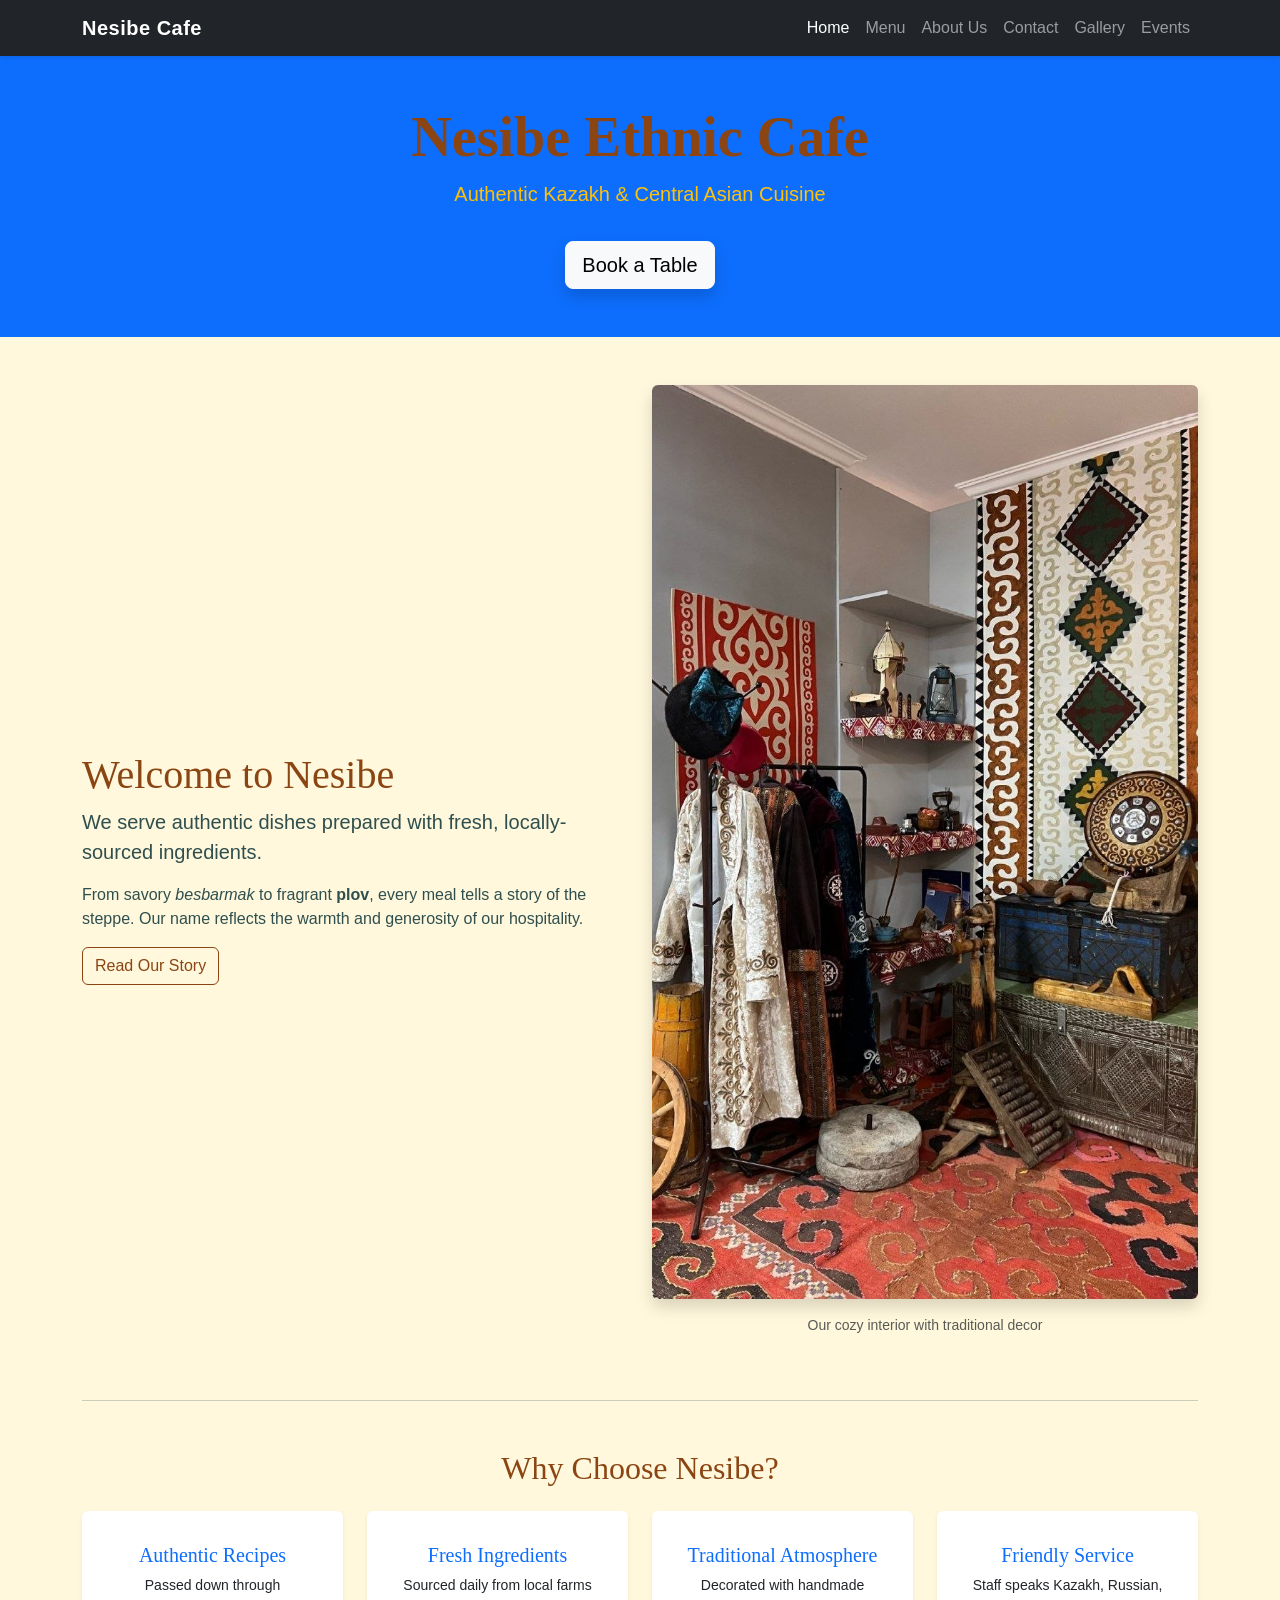
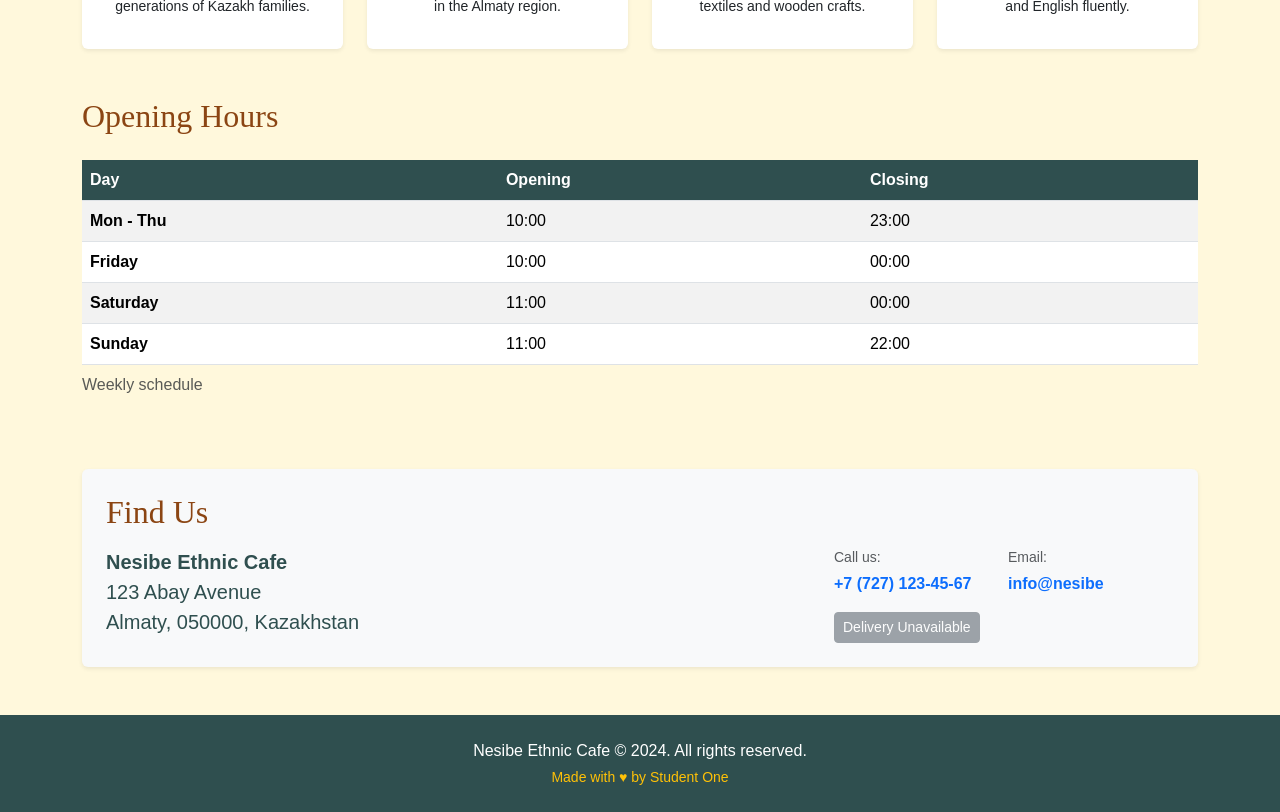
==== index.html @ 7217b706 "asik 3" ====
<!DOCTYPE html>
<html lang="en">
<head>
  <meta charset="UTF-8">
  <meta name="viewport" content="width=device-width, initial-scale=1.0">
  <meta name="description" content="Nesibe Ethnic Cafe - authentic Kazakh and Central Asian cuisine in Almaty.">
  <meta name="author" content="Student One">
  <title>Nesibe Ethnic Cafe - Home</title>
  <!-- Bootstrap 5.3.3 via CDN -->
  <link href="https://cdn.jsdelivr.net/npm/bootstrap@5.3.3/dist/css/bootstrap.min.css" rel="stylesheet">
  <!-- Custom CSS loaded AFTER Bootstrap to override brand colors -->
  <link rel="stylesheet" href="css/base.css">
</head>
<body>

<!-- NAVBAR: Responsive with toggler for mobile screens -->
<nav class="navbar navbar-expand-lg navbar-dark bg-dark sticky-top shadow-sm">
  <div class="container">
    <a class="navbar-brand" href="index.html">Nesibe Cafe</a>
    <button class="navbar-toggler" type="button" data-bs-toggle="collapse" data-bs-target="#mainNav" aria-controls="mainNav" aria-expanded="false" aria-label="Toggle navigation">
      <span class="navbar-toggler-icon"></span>
    </button>
    <div class="collapse navbar-collapse" id="mainNav">
      <ul class="navbar-nav ms-auto mb-2 mb-lg-0">
        <li class="nav-item"><a class="nav-link active" href="index.html">Home</a></li>
        <li class="nav-item"><a class="nav-link" href="menu.html">Menu</a></li>
        <li class="nav-item"><a class="nav-link" href="../WEB_Assignment3/about.html">About Us</a></li>
        <li class="nav-item"><a class="nav-link" href="../WEB_Assignment3/contact.html">Contact</a></li>
        <li class="nav-item"><a class="nav-link" href="../WEB_Assignment3/gallery.html">Gallery</a></li>
        <li class="nav-item"><a class="nav-link" href="../WEB_Assignment3/.idea/events.html">Events</a></li>
      </ul>
    </div>
  </div>
</nav>

<!-- HEADER: container-fluid for full-width brand background, nested container for readable content width -->
<header class="container-fluid bg-primary text-white py-5 text-center">
  <div class="container">
    <h1 class="display-4 fw-bold">Nesibe Ethnic Cafe</h1>
    <p class="lead text-warning">Authentic Kazakh &amp; Central Asian Cuisine</p>
    <!-- Button 1: Primary large -->
    <a href="../WEB_Assignment3/contact.html" class="btn btn-light btn-lg mt-3 shadow">Book a Table</a>
  </div>
</header>

<main class="container my-5">

  <!-- WELCOME: 2-column row, image hidden on very small screens using responsive display utility -->
  <section class="row align-items-center mb-5">
    <div class="col-12 col-lg-6 mb-4 mb-lg-0">
      <h2 class="display-6">Welcome to Nesibe</h2>
      <p class="lead">We serve authentic dishes prepared with fresh, locally-sourced ingredients.</p>
      <p>From savory <em>besbarmak</em> to fragrant <strong>plov</strong>, every meal tells a story of the steppe. Our name reflects the warmth and generosity of our hospitality.</p>
      <!-- Button 2: Outline -->
      <a href="../WEB_Assignment3/about.html" class="btn btn-outline-primary">Read Our Story</a>
    </div>
    <div class="col-12 col-lg-6 d-none d-md-block">
      <figure class="figure w-100">
        <img src="images/cafe-interior.jpg" class="figure-img img-fluid rounded shadow" alt="Interior of Nesibe Ethnic Cafe with traditional Kazakh decor">
        <figcaption class="figure-caption text-muted text-center mt-2">Our cozy interior with traditional decor</figcaption>
      </figure>
    </div>
  </section>

  <hr class="my-5">

  <!-- HIGHLIGHTS: 3 breakpoints - col-12 col-md-6 col-lg-3 -->
  <section class="mb-5">
    <h2 class="text-center mb-4">Why Choose Nesibe?</h2>
    <div class="row g-4">
      <div class="col-12 col-md-6 col-lg-3">
        <div class="card h-100 shadow-sm border-0 text-center p-3">
          <div class="card-body">
            <h3 class="h5 card-title text-primary">Authentic Recipes</h3>
            <p class="card-text small">Passed down through generations of Kazakh families.</p>
          </div>
        </div>
      </div>
      <div class="col-12 col-md-6 col-lg-3">
        <div class="card h-100 shadow-sm border-0 text-center p-3">
          <div class="card-body">
            <h3 class="h5 card-title text-primary">Fresh Ingredients</h3>
            <p class="card-text small">Sourced daily from local farms in the Almaty region.</p>
          </div>
        </div>
      </div>
      <div class="col-12 col-md-6 col-lg-3">
        <div class="card h-100 shadow-sm border-0 text-center p-3">
          <div class="card-body">
            <h3 class="h5 card-title text-primary">Traditional Atmosphere</h3>
            <p class="card-text small">Decorated with handmade textiles and wooden crafts.</p>
          </div>
        </div>
      </div>
      <div class="col-12 col-md-6 col-lg-3">
        <div class="card h-100 shadow-sm border-0 text-center p-3">
          <div class="card-body">
            <h3 class="h5 card-title text-primary">Friendly Service</h3>
            <p class="card-text small">Staff speaks Kazakh, Russian, and English fluently.</p>
          </div>
        </div>
      </div>
    </div>
  </section>

  <!-- OPENING HOURS: Bootstrap table with responsive wrapper -->
  <section class="mb-5">
    <h2 class="mb-4">Opening Hours</h2>
    <div class="table-responsive">
      <table class="table table-striped table-hover align-middle">
        <caption class="text-muted">Weekly schedule</caption>
        <thead>
        <tr>
          <th scope="col">Day</th>
          <th scope="col">Opening</th>
          <th scope="col">Closing</th>
        </tr>
        </thead>
        <tbody>
        <tr><th scope="row">Mon - Thu</th><td>10:00</td><td>23:00</td></tr>
        <tr><th scope="row">Friday</th><td>10:00</td><td>00:00</td></tr>
        <tr><th scope="row">Saturday</th><td>11:00</td><td>00:00</td></tr>
        <tr><th scope="row">Sunday</th><td>11:00</td><td>22:00</td></tr>
        </tbody>
      </table>
    </div>
  </section>

  <!-- LOCATION: NESTED ROW inside a column -->
  <section class="bg-light p-4 rounded shadow-sm">
    <h2 class="mb-3">Find Us</h2>
    <div class="row">
      <div class="col-12 col-md-8">
        <address class="mb-0 fs-5">
          <strong>Nesibe Ethnic Cafe</strong><br>
          123 Abay Avenue<br>
          Almaty, 050000, Kazakhstan
        </address>
      </div>
      <!-- Nested row inside column -->
      <div class="col-12 col-md-4 mt-3 mt-md-0">
        <div class="row g-2">
          <div class="col-6">
            <p class="mb-1 small text-muted">Call us:</p>
            <a href="tel:+77271234567" class="fw-bold text-decoration-none">+7 (727) 123-45-67</a>
          </div>
          <div class="col-6">
            <p class="mb-1 small text-muted">Email:</p>
            <a href="mailto:info@nesibe-cafe.kz" class="fw-bold text-decoration-none">info@nesibe</a>
          </div>
        </div>
        <!-- Button 3: Disabled state -->
        <button class="btn btn-secondary btn-sm mt-3" disabled>Delivery Unavailable</button>
      </div>
    </div>
  </section>

</main>

<!-- FOOTER: container-fluid for full-width dark background -->
<footer class="container-fluid py-4 mt-5">
  <div class="container text-center">
    <p class="mb-1">Nesibe Ethnic Cafe &copy; 2024. All rights reserved.</p>
    <p class="small text-warning mb-0">Made with &hearts; by Student One</p>
  </div>
</footer>

<!-- Bootstrap 5.3.3 JS Bundle (required for navbar toggler) -->
<script src="https://cdn.jsdelivr.net/npm/bootstrap@5.3.3/dist/js/bootstrap.bundle.min.js"></script>
</body>
</html>
---- css/base.css ----
/* =====================================================
   NESIBE CAFE — Bootstrap Correction Layer
   Only brand colors, fonts, and minor overrides.
   Layout, spacing, grid, buttons — all Bootstrap.
   ===================================================== */

/* Brand palette overriding Bootstrap variables */
:root {
    --bs-primary: #8B4513;
    --bs-secondary: #D2691E;
}

body {
    background-color: #FFF8DC;
    color: #2F4F4F;
    font-family: "Segoe UI", Tahoma, Geneva, Verdana, sans-serif;
}

h1, h2, h3, h4, h5, h6 {
    font-family: Georgia, "Times New Roman", Times, serif;
    color: #8B4513;
}

/* Navbar brand styling */
.navbar-brand {
    font-weight: 700;
    letter-spacing: 0.5px;
}

/* Button brand overrides */
.btn-primary {
    background-color: #8B4513;
    border-color: #8B4513;
}
.btn-primary:hover {
    background-color: #D2691E;
    border-color: #D2691E;
}

.btn-outline-primary {
    color: #8B4513;
    border-color: #8B4513;
}
.btn-outline-primary:hover {
    background-color: #8B4513;
    color: white;
}

/* Table header brand color */
.table thead th {
    background-color: #2F4F4F;
    color: white;
}

/* Form focus ring in brand color */
.form-control:focus,
.form-select:focus {
    border-color: #D2691E;
    box-shadow: 0 0 0 0.25rem rgba(210, 105, 30, 0.25);
}

/* Footer brand background */
footer {
    background-color: #2F4F4F;
    color: white;
}
footer a {
    color: #F5DEB3;
}

/* Card image uniform height */
.card-img-top {
    height: 200px;
    object-fit: cover;
}
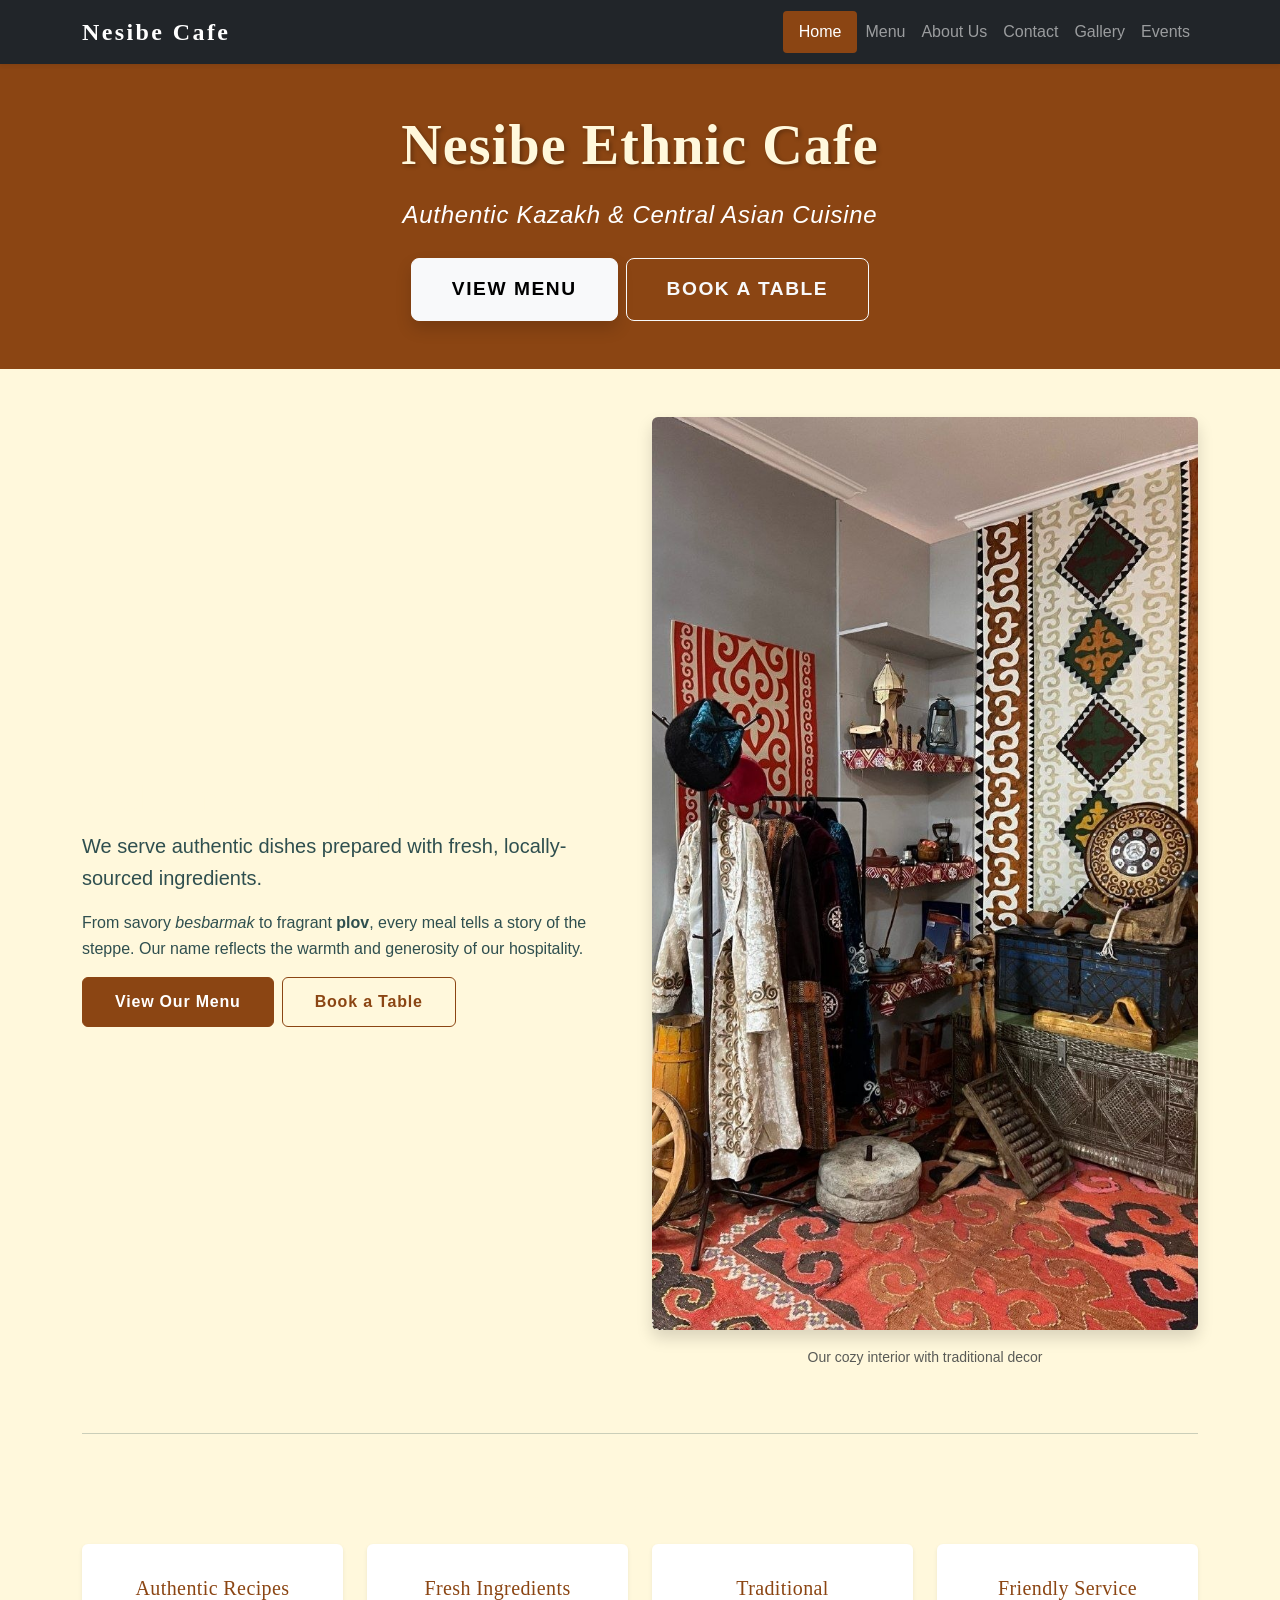
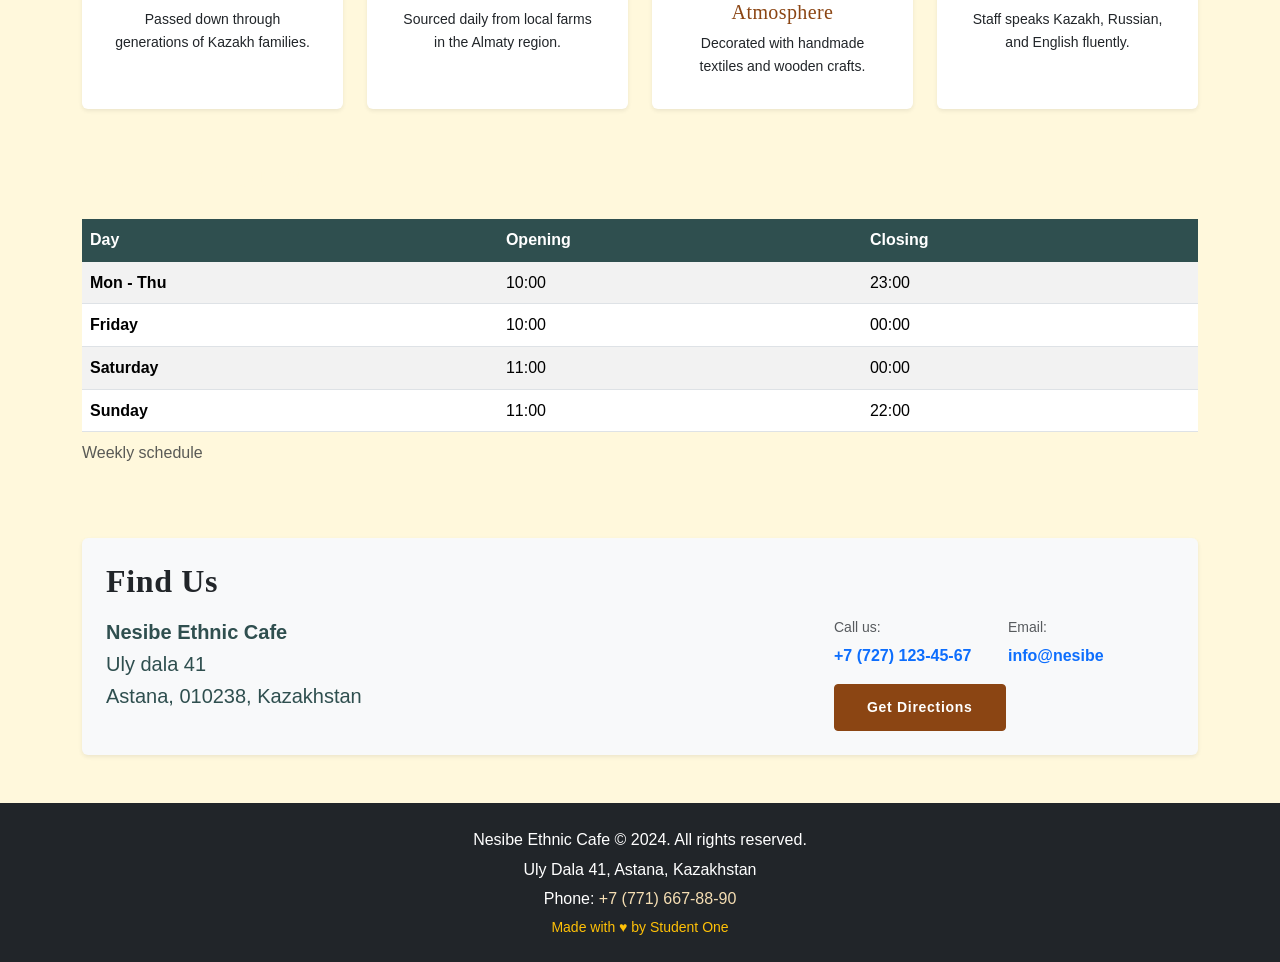
==== commit a5da40e3: "nuraziz eshkere" ====
--- a/index.html
+++ b/index.html
@@ -6,14 +6,15 @@
   <meta name="description" content="Nesibe Ethnic Cafe - authentic Kazakh and Central Asian cuisine in Almaty.">
   <meta name="author" content="Student One">
   <title>Nesibe Ethnic Cafe - Home</title>
-  <!-- Bootstrap 5.3.3 via CDN -->
+  <!-- Bootstrap 5.3.3 CSS via CDN -->
   <link href="https://cdn.jsdelivr.net/npm/bootstrap@5.3.3/dist/css/bootstrap.min.css" rel="stylesheet">
   <!-- Custom CSS loaded AFTER Bootstrap to override brand colors -->
   <link rel="stylesheet" href="css/base.css">
 </head>
 <body>
 
-<!-- NAVBAR: Responsive with toggler for mobile screens -->
+<!-- NAVBAR: Logo + links. On lg+ screens menu is always visible.
+     On smaller screens menu is hidden (collapse class) — JS will be added later to make toggler work. -->
 <nav class="navbar navbar-expand-lg navbar-dark bg-dark sticky-top shadow-sm">
   <div class="container">
     <a class="navbar-brand" href="index.html">Nesibe Cafe</a>
@@ -24,35 +25,42 @@
       <ul class="navbar-nav ms-auto mb-2 mb-lg-0">
         <li class="nav-item"><a class="nav-link active" href="index.html">Home</a></li>
         <li class="nav-item"><a class="nav-link" href="menu.html">Menu</a></li>
-        <li class="nav-item"><a class="nav-link" href="../WEB_Assignment3/about.html">About Us</a></li>
-        <li class="nav-item"><a class="nav-link" href="../WEB_Assignment3/contact.html">Contact</a></li>
-        <li class="nav-item"><a class="nav-link" href="../WEB_Assignment3/gallery.html">Gallery</a></li>
-        <li class="nav-item"><a class="nav-link" href="../WEB_Assignment3/.idea/events.html">Events</a></li>
+        <li class="nav-item"><a class="nav-link" href="about.html">About Us</a></li>
+        <li class="nav-item"><a class="nav-link" href="contact.html">Contact</a></li>
+        <li class="nav-item"><a class="nav-link" href="gallery.html">Gallery</a></li>
+        <li class="nav-item"><a class="nav-link" href="events.html">Events</a></li>
       </ul>
     </div>
   </div>
 </nav>
 
-<!-- HEADER: container-fluid for full-width brand background, nested container for readable content width -->
+<!-- COMMENT: Using container-fluid here because the header background must span
+     the full width of the screen (100%) on all devices. A regular .container
+     would leave white margins on the sides. The nested .container inside keeps
+     the text centered and readable. -->
 <header class="container-fluid bg-primary text-white py-5 text-center">
   <div class="container">
     <h1 class="display-4 fw-bold">Nesibe Ethnic Cafe</h1>
-    <p class="lead text-warning">Authentic Kazakh &amp; Central Asian Cuisine</p>
-    <!-- Button 1: Primary large -->
-    <a href="../WEB_Assignment3/contact.html" class="btn btn-light btn-lg mt-3 shadow">Book a Table</a>
+    <p class="lead mb-0">Authentic Kazakh &amp; Central Asian Cuisine</p>
+    <div class="d-flex gap-2 justify-content-center flex-wrap mt-4">
+      <a href="menu.html" class="btn btn-light btn-lg shadow">View Menu</a>
+      <a href="contact.html#booking-form" class="btn btn-outline-light btn-lg">Book a Table</a>
+    </div>
   </div>
 </header>
 
 <main class="container my-5">
 
-  <!-- WELCOME: 2-column row, image hidden on very small screens using responsive display utility -->
-  <section class="row align-items-center mb-5">
+  <!-- WELCOME SECTION -->
+  <section class="row align-items-center mb-5" id="welcome-section">
     <div class="col-12 col-lg-6 mb-4 mb-lg-0">
       <h2 class="display-6">Welcome to Nesibe</h2>
       <p class="lead">We serve authentic dishes prepared with fresh, locally-sourced ingredients.</p>
       <p>From savory <em>besbarmak</em> to fragrant <strong>plov</strong>, every meal tells a story of the steppe. Our name reflects the warmth and generosity of our hospitality.</p>
-      <!-- Button 2: Outline -->
-      <a href="../WEB_Assignment3/about.html" class="btn btn-outline-primary">Read Our Story</a>
+      <div class="d-flex gap-2 flex-wrap">
+        <a href="menu.html" class="btn btn-primary">View Our Menu</a>
+        <a href="contact.html#booking-form" class="btn btn-outline-primary">Book a Table</a>
+      </div>
     </div>
     <div class="col-12 col-lg-6 d-none d-md-block">
       <figure class="figure w-100">
@@ -64,8 +72,8 @@
 
   <hr class="my-5">
 
-  <!-- HIGHLIGHTS: 3 breakpoints - col-12 col-md-6 col-lg-3 -->
-  <section class="mb-5">
+  <!-- HIGHLIGHTS: 3 breakpoints -->
+  <section class="mb-5" id="highlights-section">
     <h2 class="text-center mb-4">Why Choose Nesibe?</h2>
     <div class="row g-4">
       <div class="col-12 col-md-6 col-lg-3">
@@ -103,8 +111,8 @@
     </div>
   </section>
 
-  <!-- OPENING HOURS: Bootstrap table with responsive wrapper -->
-  <section class="mb-5">
+  <!-- OPENING HOURS -->
+  <section class="mb-5" id="hours-section">
     <h2 class="mb-4">Opening Hours</h2>
     <div class="table-responsive">
       <table class="table table-striped table-hover align-middle">
@@ -127,14 +135,14 @@
   </section>
 
   <!-- LOCATION: NESTED ROW inside a column -->
-  <section class="bg-light p-4 rounded shadow-sm">
-    <h2 class="mb-3">Find Us</h2>
+  <section class="bg-light p-4 rounded shadow-sm" id="location-section">
+    <h2 class="mb-3 text-dark">Find Us</h2>
     <div class="row">
       <div class="col-12 col-md-8">
         <address class="mb-0 fs-5">
           <strong>Nesibe Ethnic Cafe</strong><br>
-          123 Abay Avenue<br>
-          Almaty, 050000, Kazakhstan
+          Uly dala 41<br>
+          Astana, 010238, Kazakhstan
         </address>
       </div>
       <!-- Nested row inside column -->
@@ -149,23 +157,29 @@
             <a href="mailto:info@nesibe-cafe.kz" class="fw-bold text-decoration-none">info@nesibe</a>
           </div>
         </div>
-        <!-- Button 3: Disabled state -->
-        <button class="btn btn-secondary btn-sm mt-3" disabled>Delivery Unavailable</button>
+        <a href="contact.html" class="btn btn-primary btn-sm mt-3">Get Directions</a>
       </div>
     </div>
   </section>
 
+  <!-- Empty containers for future JS functionality -->
+  <div id="booking-confirmation" class="hidden" role="status" aria-live="polite"></div>
+  <div id="error-message" class="hidden" role="alert" aria-live="assertive"></div>
+
 </main>
 
 <!-- FOOTER: container-fluid for full-width dark background -->
-<footer class="container-fluid py-4 mt-5">
+<footer class="container-fluid py-4 mt-5 bg-dark text-white">
   <div class="container text-center">
     <p class="mb-1">Nesibe Ethnic Cafe &copy; 2024. All rights reserved.</p>
+    <p class="mb-1">Uly Dala 41, Astana, Kazakhstan</p>
+    <p class="mb-1">Phone: <a href="tel:+77716678890">+7 (771) 667-88-90</a></p>
     <p class="small text-warning mb-0">Made with &hearts; by Student One</p>
   </div>
 </footer>
 
-<!-- Bootstrap 5.3.3 JS Bundle (required for navbar toggler) -->
-<script src="https://cdn.jsdelivr.net/npm/bootstrap@5.3.3/dist/js/bootstrap.bundle.min.js"></script>
+<!-- NO JavaScript bundle: JS is not allowed until after midterm freeze.
+     Navbar toggler and interactive components will be activated via JS in later assignments. -->
+
 </body>
 </html>
--- a/css/base.css
+++ b/css/base.css
@@ -1,75 +1,219 @@
 /* =====================================================
-   NESIBE CAFE — Bootstrap Correction Layer
-   Only brand colors, fonts, and minor overrides.
-   Layout, spacing, grid, buttons — all Bootstrap.
+   NESIBE CAFE - Bootstrap Correction Layer
+   Layout by Bootstrap 5.3.3. This file: brand colors,
+   fonts, and state classes for future JS.
    ===================================================== */
 
-/* Brand palette overriding Bootstrap variables */
+/* 1. BRAND VARIABLES */
 :root {
     --bs-primary: #8B4513;
+    --bs-primary-rgb: 139, 69, 19;
     --bs-secondary: #D2691E;
-}
-
+    --bs-secondary-rgb: 210, 105, 30;
+    --bs-light: #FFF8DC;
+    --bs-dark: #2F4F4F;
+}
+/* Active nav link styling — shows which page the user is on */
+.navbar-nav .nav-link.active {
+    background-color: var(--bs-primary);
+    color: white !important;
+    border-radius: 0.25rem;
+    padding: 0.5rem 1rem;
+}
+
+.navbar-nav .nav-link:hover:not(.active) {
+    color: #F5DEB3 !important;
+}
+
+/* 2. BASE TYPOGRAPHY — Elegant font stack */
 body {
-    background-color: #FFF8DC;
-    color: #2F4F4F;
-    font-family: "Segoe UI", Tahoma, Geneva, Verdana, sans-serif;
-}
-
-h1, h2, h3, h4, h5, h6 {
-    font-family: Georgia, "Times New Roman", Times, serif;
-    color: #8B4513;
-}
-
-/* Navbar brand styling */
-.navbar-brand {
+    background-color: var(--bs-light);
+    color: var(--bs-dark);
+    font-family: 'Segoe UI', Tahoma, Geneva, Verdana, sans-serif;
+    font-size: 16px;
+    line-height: 1.6;
+}
+
+/* Headings: elegant serif font, larger sizes */
+h1, h2, h3, h4, h5, h6,
+.display-1, .display-2, .display-3,
+.display-4, .display-5, .display-6 {
+    font-family: 'Georgia', 'Times New Roman', Times, serif;
+    color: var(--bs-light);
     font-weight: 700;
-    letter-spacing: 0.5px;
-}
-
-/* Button brand overrides */
+    letter-spacing: 0.02em;
+}
+
+/* Hero header styling — large, elegant text */
+header h1 {
+    font-size: 3.5rem;
+    font-weight: 700;
+    letter-spacing: 0.05em;
+    text-shadow: 2px 2px 4px rgba(0, 0, 0, 0.3);
+    margin-bottom: 1rem;
+}
+
+header .lead {
+    font-size: 1.5rem;
+    font-weight: 300;
+    letter-spacing: 0.03em;
+    font-style: italic;
+}
+
+/* 3. COMPONENT OVERRIDES */
 .btn-primary {
-    background-color: #8B4513;
-    border-color: #8B4513;
-}
-.btn-primary:hover {
-    background-color: #D2691E;
-    border-color: #D2691E;
+    background-color: var(--bs-primary);
+    border-color: var(--bs-primary);
+    font-weight: 600;
+    letter-spacing: 0.05em;
+    padding: 0.75rem 2rem;
+    transition: all 0.3s ease;
+}
+.btn-primary:hover, .btn-primary:focus {
+    background-color: var(--bs-secondary);
+    border-color: var(--bs-secondary);
+    transform: translateY(-2px);
+    box-shadow: 0 4px 8px rgba(0, 0, 0, 0.2);
 }
 
 .btn-outline-primary {
-    color: #8B4513;
-    border-color: #8B4513;
+    color: var(--bs-primary);
+    border-color: var(--bs-primary);
+    font-weight: 600;
+    letter-spacing: 0.05em;
+    padding: 0.75rem 2rem;
+    transition: all 0.3s ease;
 }
 .btn-outline-primary:hover {
-    background-color: #8B4513;
-    color: white;
-}
-
-/* Table header brand color */
+    background-color: var(--bs-primary);
+    color: white;
+    transform: translateY(-2px);
+    box-shadow: 0 4px 8px rgba(0, 0, 0, 0.2);
+}
+
+/* Hero buttons — larger, more prominent */
+header .btn-lg {
+    padding: 1rem 2.5rem;
+    font-size: 1.2rem;
+    font-weight: 600;
+    letter-spacing: 0.08em;
+    text-transform: uppercase;
+}
+
 .table thead th {
-    background-color: #2F4F4F;
-    color: white;
-}
-
-/* Form focus ring in brand color */
-.form-control:focus,
-.form-select:focus {
-    border-color: #D2691E;
+    background-color: var(--bs-dark);
+    color: white;
+    border-color: var(--bs-dark);
+}
+
+.form-control:focus, .form-select:focus {
+    border-color: var(--bs-secondary);
     box-shadow: 0 0 0 0.25rem rgba(210, 105, 30, 0.25);
 }
 
-/* Footer brand background */
-footer {
-    background-color: #2F4F4F;
-    color: white;
-}
 footer a {
     color: #F5DEB3;
-}
-
-/* Card image uniform height */
+    text-decoration: none;
+}
+footer a:hover {
+    color: white;
+    text-decoration: underline;
+}
+
 .card-img-top {
     height: 200px;
     object-fit: cover;
+}
+
+/* 4. NAVBAR STYLING — No logo, just elegant text */
+.navbar-brand {
+    font-family: 'Georgia', serif;
+    font-size: 1.5rem;
+    font-weight: 700;
+    letter-spacing: 0.1em;
+    color: white !important;
+}
+
+.navbar-brand:hover {
+    color: #F5DEB3 !important;
+}
+
+/* 5. STATIC TESTIMONIAL/FAQ BLOCKS */
+.static-faq-item {
+    background-color: white;
+    border: 1px solid #dee2e6;
+    border-radius: 0.375rem;
+    margin-bottom: 0.5rem;
+    padding: 1rem;
+}
+
+.static-faq-item h3 {
+    font-size: 1.1rem;
+    margin-bottom: 0.5rem;
+    color: var(--bs-primary);
+}
+
+.static-faq-item p {
+    margin-bottom: 0;
+    color: var(--bs-dark);
+}
+
+/* 6. STATE CLASSES FOR JAVASCRIPT */
+.hidden { display: none !important; }
+.visible { display: block; }
+
+.active {
+    background-color: var(--bs-primary);
+    color: white;
+}
+
+.selected {
+    border: 2px solid var(--bs-primary);
+    box-shadow: 0 0 0 3px rgba(139, 69, 19, 0.2);
+}
+
+.error {
+    border-color: #dc3545 !important;
+    background-color: #fff5f5;
+}
+
+.success {
+    border-color: #198754 !important;
+    background-color: #f0fff4;
+}
+
+/* Empty containers where JS will show results later */
+#form-result,
+#event-result,
+#feedback-result,
+#error-message,
+#success-message,
+#order-summary,
+#booking-confirmation,
+#lightbox-container {
+    margin-top: 1rem;
+    padding: 1rem;
+    border-radius: 0.375rem;
+}
+
+#form-result.show,
+#event-result.show,
+#feedback-result.show {
+    display: block;
+}
+
+#form-result.success,
+#event-result.success,
+#feedback-result.success {
+    background-color: #d1e7dd;
+    color: #0f5132;
+    border: 1px solid #badbcc;
+}
+
+#form-result.error,
+#event-result.error,
+#feedback-result.error {
+    background-color: #f8d7da;
+    color: #842029;
+    border: 1px solid #f5c2c7;
 }
